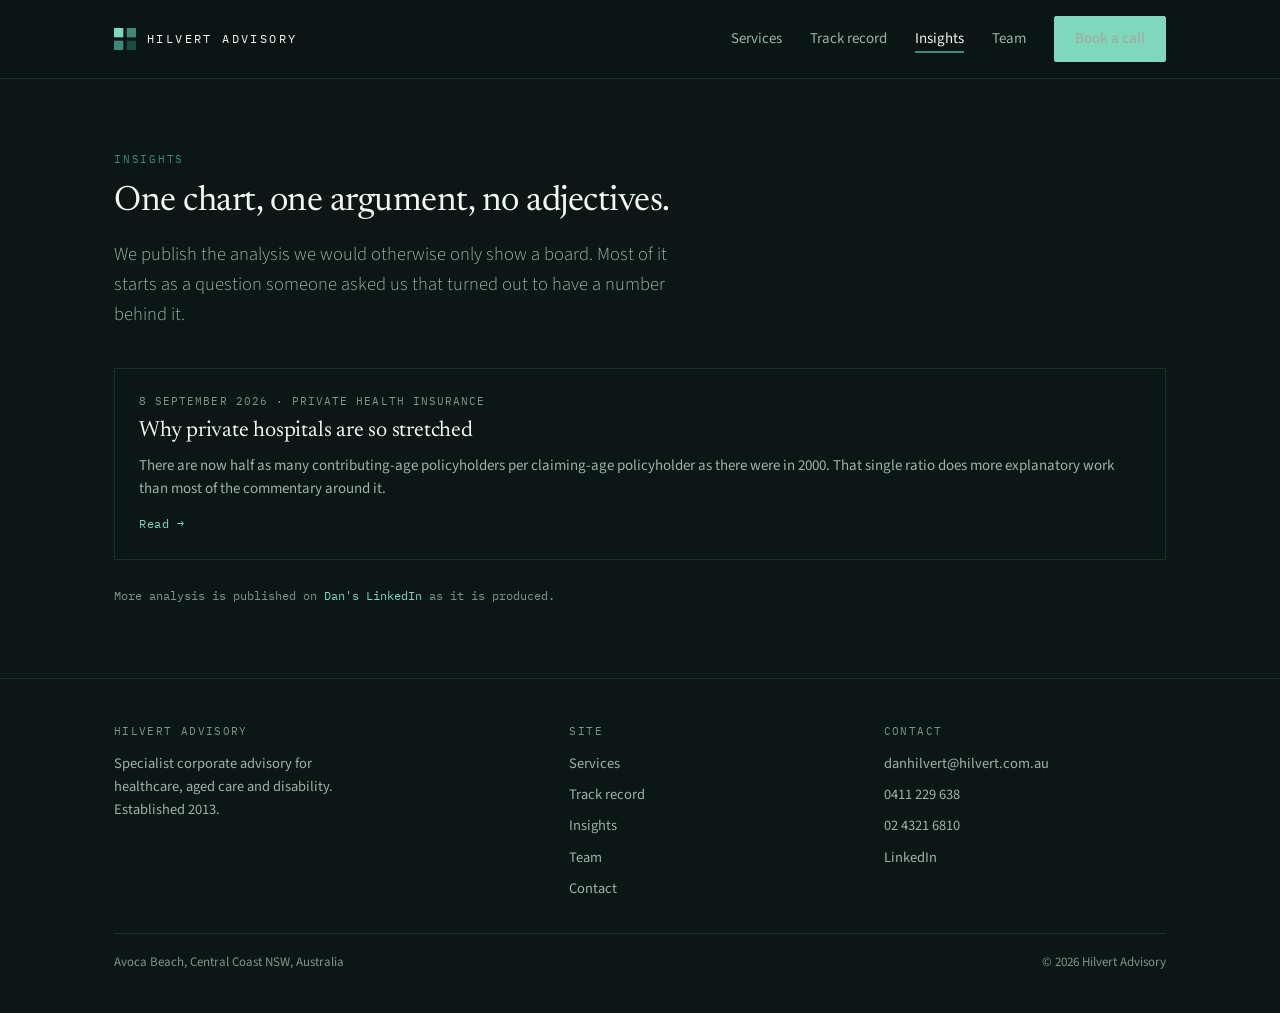
==== insights/index.html @ cb490463 "Rebuild hilvert.com.au as a static site Replaces the 2017-era Umbraco site. Seven pages, no build st" ====
<!DOCTYPE html>
<html lang="en-AU">
<head>
<meta charset="utf-8">
<meta name="viewport" content="width=device-width, initial-scale=1">
<title>Insights — Hilvert Advisory</title>
<meta name="description" content="Analysis of Australian healthcare economics: private health insurance, aged care, disability funding and the numbers underneath them.">
<link rel="canonical" href="https://www.hilvert.com.au/insights/">
<meta property="og:type" content="website">
<meta property="og:site_name" content="Hilvert Advisory">
<meta property="og:url" content="https://www.hilvert.com.au/insights/">
<meta property="og:title" content="Insights — Hilvert Advisory">
<meta property="og:description" content="Analysis of Australian healthcare economics: private health insurance, aged care, disability funding and the numbers underneath them.">
<meta property="og:image" content="https://www.hilvert.com.au/assets/og.png">
<meta property="og:image:width" content="1200">
<meta property="og:image:height" content="630">
<meta name="twitter:card" content="summary_large_image">
<link rel="icon" href="/assets/favicon.svg" type="image/svg+xml">
<link rel="preconnect" href="https://fonts.gstatic.com" crossorigin>
<link rel="stylesheet" href="https://fonts.googleapis.com/css2?family=Newsreader:opsz,wght@6..72,300;6..72,400;6..72,500&family=Source+Sans+3:wght@300;400;600;700&family=IBM+Plex+Mono:wght@400;500&display=swap">
<link rel="stylesheet" href="/assets/site.css">
</head>
<body>
<a class="skip" href="#main">Skip to content</a>

<header class="site-head">
  <div class="wrap">
    <a class="brand" href="/">
      <svg width="22" height="22" viewBox="0 0 26 26" aria-hidden="true" focusable="false">
        <rect x="0" y="0" width="11" height="11" fill="#7FD7BC"></rect><rect x="15" y="0" width="11" height="11" fill="#3E8A78"></rect>
        <rect x="0" y="15" width="11" height="11" fill="#3E8A78"></rect><rect x="15" y="15" width="11" height="11" fill="#1D4B41"></rect>
      </svg>
      Hilvert Advisory
    </a>
    <button class="navtoggle" aria-expanded="false" aria-controls="nav">Menu</button>
    <nav class="nav" id="nav" aria-label="Main">
      <a href="/services.html">Services</a>
      <a href="/track-record.html">Track record</a>
      <a href="/insights/" aria-current="page">Insights</a>
      <a href="/team.html">Team</a>
      <a class="btn" href="/contact.html">Book a call</a>
    </nav>
  </div>
</header>

<main id="main">

<section class="section"><div class="wrap">
  <p class="tag">Insights</p>
  <h2>One chart, one argument, no adjectives.</h2>
  <p class="lead">We publish the analysis we would otherwise only show a board. Most of it starts as a question someone asked us that turned out to have a number behind it.</p>
  <div class="posts" style="margin-top:38px"><article>
  <p class="meta">8 September 2026 · Private health insurance</p>
  <h3><a href="/insights/private-health-insurance-age-ratio/">Why private hospitals are so stretched</a></h3>
  <p>There are now half as many contributing-age policyholders per claiming-age policyholder as there were in 2000. That single ratio does more explanatory work than most of the commentary around it.</p>
  <p class="more"><a href="/insights/private-health-insurance-age-ratio/">Read →</a></p>
</article></div>
  <p class="count" style="margin-top:26px">More analysis is published on <a href="https://www.linkedin.com/in/danhilvert/" rel="noopener">Dan's LinkedIn</a> as it is produced.</p>
</div></section>
</main>

<footer class="site-foot">
  <div class="wrap">
    <div class="cols">
      <div>
        <h4>Hilvert Advisory</h4>
        <p style="color:var(--text-2);max-width:34ch;margin:0">Specialist corporate advisory for healthcare, aged care and disability. Established 2013.</p>
      </div>
      <div>
        <h4>Site</h4>
        <ul>
          <li><a href="/services.html">Services</a></li>
          <li><a href="/track-record.html">Track record</a></li>
          <li><a href="/insights/">Insights</a></li>
          <li><a href="/team.html">Team</a></li>
          <li><a href="/contact.html">Contact</a></li>
        </ul>
      </div>
      <div>
        <h4>Contact</h4>
        <ul>
          <li><a href="mailto:danhilvert@hilvert.com.au">danhilvert@hilvert.com.au</a></li>
          <li><a href="tel:+61411229638">0411 229 638</a></li>
          <li><a href="tel:+61243216810">02 4321 6810</a></li>
          <li><a href="https://www.linkedin.com/in/danhilvert/" rel="noopener">LinkedIn</a></li>
        </ul>
      </div>
    </div>
    <div class="fine">
      <span>Avoca Beach, Central Coast NSW, Australia</span>
      <span>© 2026 Hilvert Advisory</span>
    </div>
  </div>
</footer>

<script src="/assets/site.js" defer></script>
</body>
</html>
---- assets/site.css ----
/* Hilvert Advisory — Direction A, "The Analyst's Ledger"
   Single committed visual world: dark, quantitative, editorial. */

:root{
  --bg:#0B1714;
  --bg-2:#101F1B;
  --bg-3:#162923;
  --line:#1D2E29;
  --line-2:#2A423B;
  --text:#DDE7E2;
  --text-2:#9DB2AA;
  --text-3:#7E948C;
  --head:#F2F7F5;
  --accent:#7FD7BC;
  --accent-2:#3E8A78;
  --accent-deep:#1D4B41;
  --warn:#E0B25C;
  --serif:Newsreader,Georgia,"Times New Roman",serif;
  --sans:"Source Sans 3","Source Sans Pro",-apple-system,BlinkMacSystemFont,"Segoe UI",Helvetica,Arial,sans-serif;
  --mono:"IBM Plex Mono",ui-monospace,SFMono-Regular,Menlo,Consolas,monospace;
  --pad:clamp(20px,5vw,64px);
  --maxw:1180px;
  color-scheme:dark;
}

*,*::before,*::after{box-sizing:border-box}
html{-webkit-text-size-adjust:100%}
body{
  margin:0;background:var(--bg);color:var(--text);
  font-family:var(--sans);font-size:17px;line-height:1.62;
  -webkit-font-smoothing:antialiased;text-rendering:optimizeLegibility;
}
img{max-width:100%;height:auto;display:block}
a{color:var(--accent);text-decoration:none}
a:hover{text-decoration:underline;text-underline-offset:3px}
a:focus-visible,button:focus-visible,input:focus-visible,textarea:focus-visible,select:focus-visible{
  outline:2px solid var(--accent);outline-offset:3px;border-radius:2px}
h1,h2,h3,h4{color:var(--head);text-wrap:balance}
p{margin:0 0 1.05em}
hr{border:0;border-top:1px solid var(--line);margin:0}

.wrap{max-width:var(--maxw);margin:0 auto;padding-left:var(--pad);padding-right:var(--pad)}
.prose{max-width:68ch}
.mono{font-family:var(--mono)}
.tag{font-family:var(--mono);font-size:10.5px;letter-spacing:.17em;text-transform:uppercase;color:var(--accent-2)}
.tag--light{color:var(--text-3)}
.skip{position:absolute;left:-9999px;top:0;background:var(--accent);color:#062018;padding:10px 16px;z-index:99}
.skip:focus{left:8px;top:8px}

/* ---------- header ---------- */
.site-head{position:sticky;top:0;z-index:50;background:rgba(11,23,20,.92);
  backdrop-filter:saturate(140%) blur(8px);border-bottom:1px solid var(--line)}
.site-head .wrap{display:flex;align-items:center;justify-content:space-between;gap:20px;
  padding-top:16px;padding-bottom:16px}
.brand{display:flex;align-items:center;gap:11px;font-family:var(--mono);font-size:12px;
  letter-spacing:.2em;text-transform:uppercase;color:var(--head)}
.brand:hover{text-decoration:none;color:var(--accent)}
.brand svg{flex:none}
.nav{display:flex;align-items:center;gap:28px}
.nav a{color:var(--text-2);font-size:15px}
.nav a:hover,.nav a[aria-current="page"]{color:var(--head);text-decoration:none}
.nav a[aria-current="page"]{box-shadow:0 2px 0 var(--accent-2)}
.btn{display:inline-block;background:var(--accent);color:#062018;font-weight:600;font-size:14.5px;
  padding:10px 20px;border-radius:2px;border:1px solid var(--accent)}
.btn:hover{background:#96e2ca;text-decoration:none}
.btn--ghost{background:transparent;color:var(--accent);border-color:var(--accent-deep)}
.btn--ghost:hover{background:rgba(127,215,188,.08);color:var(--accent)}
.navtoggle{display:none;background:none;border:1px solid var(--line-2);color:var(--text);
  font-family:var(--mono);font-size:11px;letter-spacing:.1em;text-transform:uppercase;padding:8px 12px;
  border-radius:2px;cursor:pointer}

@media (max-width:900px){
  .navtoggle{display:block}
  .nav{position:absolute;left:0;right:0;top:100%;flex-direction:column;align-items:stretch;gap:0;
    background:var(--bg-2);border-bottom:1px solid var(--line);padding:6px 0}
  .nav[hidden]{display:none}
  .nav a{padding:13px var(--pad);border-top:1px solid var(--line)}
  .nav .btn{margin:12px var(--pad);text-align:center}
}

/* ---------- hero ---------- */
.hero{padding:clamp(44px,7vw,76px) 0 clamp(36px,5vw,54px)}
.hero .grid{display:grid;grid-template-columns:1.02fr .98fr;gap:clamp(28px,5vw,52px);align-items:center}
.hero h1{font-family:var(--serif);font-weight:300;font-size:clamp(33px,5.2vw,46px);line-height:1.08;
  letter-spacing:-.018em;margin:16px 0 18px;max-width:16ch}
.hero h1 em{font-style:normal;color:var(--accent)}
.hero .lede{font-size:17.5px;line-height:1.62;color:var(--text-2);max-width:46ch;margin:0 0 26px;font-weight:300}
.hero .cta-row{display:flex;flex-wrap:wrap;gap:14px;align-items:center}
@media (max-width:860px){.hero .grid{grid-template-columns:1fr}}

/* ---------- chart card ---------- */
.card{background:var(--bg-2);border:1px solid var(--line);border-radius:3px;padding:22px 24px 16px}
.card h3{font-size:14.5px;font-weight:600;margin:0 0 3px;color:var(--text)}
.card .sub{font-family:var(--mono);font-size:10.5px;color:var(--text-3);letter-spacing:.07em;
  text-transform:uppercase;margin:0 0 16px}
.card figcaption{font-size:13px;color:var(--text-3);margin-top:12px;line-height:1.5}
figure{margin:0}

/* ---------- service strip ---------- */
.strip{display:grid;grid-template-columns:repeat(5,1fr);border-top:1px solid var(--line);
  border-bottom:1px solid var(--line)}
.strip > *{padding:22px 22px 24px;border-right:1px solid var(--line);color:inherit}
.strip > *:last-child{border-right:0}
.strip a:hover{background:var(--bg-2);text-decoration:none}
.strip .n{font-family:var(--mono);font-size:11px;color:var(--accent-2);margin-bottom:8px}
.strip .t{font-size:15.5px;color:var(--head);line-height:1.32;font-weight:600}
.strip p{margin:6px 0 0;font-size:13.5px;color:var(--text-3);line-height:1.5}
@media (max-width:980px){.strip{grid-template-columns:repeat(2,1fr)}
  .strip > *{border-bottom:1px solid var(--line)}
  .strip > *:nth-child(2n){border-right:0}}
@media (max-width:560px){.strip{grid-template-columns:1fr}.strip > *{border-right:0}}

/* ---------- generic section ---------- */
.section{padding:clamp(44px,6vw,72px) 0}
.section--rule{border-top:1px solid var(--line)}
.section > .wrap > .tag{display:block;margin-bottom:14px}
.section h2{font-family:var(--serif);font-weight:400;font-size:clamp(26px,3.6vw,35px);line-height:1.14;
  letter-spacing:-.014em;margin:0 0 18px}
.section h3{font-family:var(--sans);font-weight:600;font-size:17px;margin:32px 0 8px}
.lead{font-size:18.5px;color:var(--text-2);font-weight:300;max-width:62ch}

/* ---------- deal grid ---------- */
.deals{display:grid;grid-template-columns:repeat(3,1fr);gap:1px;background:var(--line);
  border:1px solid var(--line)}
.deals > div{background:var(--bg);padding:18px 20px 20px}
.deals b{display:block;font-size:15.5px;color:var(--head);font-weight:600;margin-bottom:2px}
.deals span{font-size:13.5px;color:var(--text-2);line-height:1.5}
@media (max-width:820px){.deals{grid-template-columns:1fr}}

/* ---------- stat row ---------- */
.stats{display:grid;grid-template-columns:repeat(auto-fit,minmax(150px,1fr));gap:1px;
  background:var(--line);border:1px solid var(--line)}
.stats > div{background:var(--bg);padding:20px 22px 22px}
.stats b{display:block;font-family:var(--mono);font-size:28px;font-weight:500;letter-spacing:-.02em;
  color:var(--head);font-variant-numeric:tabular-nums;line-height:1}
.stats span{display:block;font-size:13.5px;color:var(--text-2);margin-top:7px;line-height:1.4}

/* ---------- track record table ---------- */
.filters{display:flex;flex-wrap:wrap;gap:8px;margin:0 0 20px}
.filters button{font-family:var(--mono);font-size:10.5px;letter-spacing:.08em;text-transform:uppercase;
  background:transparent;border:1px solid var(--line-2);color:var(--text-2);padding:6px 11px;
  border-radius:2px;cursor:pointer}
.filters button:hover{border-color:var(--accent-deep);color:var(--text)}
.filters button[aria-pressed="true"]{background:var(--accent);border-color:var(--accent);color:#062018;font-weight:500}
.scroller{overflow-x:auto;border:1px solid var(--line)}
table.record{border-collapse:collapse;width:100%;min-width:680px;font-size:15px}
table.record th{font-family:var(--mono);font-size:10px;letter-spacing:.11em;text-transform:uppercase;
  color:var(--text-3);font-weight:400;text-align:left;padding:11px 18px;background:var(--bg-2);
  border-bottom:1px solid var(--line-2)}
table.record td{padding:12px 18px;border-bottom:1px solid var(--line);vertical-align:top}
table.record tr:last-child td{border-bottom:0}
table.record td:first-child{color:var(--head);font-weight:600;white-space:nowrap}
table.record .sec{font-family:var(--mono);font-size:11px;color:var(--text-3);text-transform:uppercase;
  letter-spacing:.05em;white-space:nowrap}
table.record .out{color:var(--accent)}
.count{font-family:var(--mono);font-size:12px;color:var(--text-3);margin:14px 0 0}

/* ---------- insight cards ---------- */
.posts{display:grid;grid-template-columns:repeat(auto-fit,minmax(280px,1fr));gap:1px;
  background:var(--line);border:1px solid var(--line)}
.posts article{background:var(--bg);padding:24px 24px 26px;display:flex;flex-direction:column;gap:9px}
.posts .meta{font-family:var(--mono);font-size:10.5px;letter-spacing:.1em;text-transform:uppercase;color:var(--text-3)}
.posts h3{font-family:var(--serif);font-weight:400;font-size:22px;line-height:1.2;margin:0;letter-spacing:-.01em}
.posts h3 a{color:var(--head)}
.posts h3 a:hover{color:var(--accent);text-decoration:none}
.posts p{margin:0;font-size:15px;color:var(--text-2);line-height:1.55}
.posts .more{margin-top:auto;padding-top:6px;font-family:var(--mono);font-size:11.5px;letter-spacing:.06em}

/* ---------- article ---------- */
.article{padding:clamp(40px,6vw,64px) 0 20px}
.article h1{font-family:var(--serif);font-weight:300;font-size:clamp(31px,4.8vw,44px);line-height:1.1;
  letter-spacing:-.018em;margin:14px 0 18px;max-width:20ch}
.article .byline{font-family:var(--mono);font-size:12px;color:var(--text-3);display:flex;flex-wrap:wrap;gap:6px 20px}
.article .body{max-width:68ch;font-size:18px}
.article .body h2{font-family:var(--serif);font-weight:400;font-size:27px;margin:38px 0 12px;letter-spacing:-.01em}
.article .body ul{padding-left:1.15em;color:var(--text-2)}
.article .body li{margin-bottom:.5em}
.article .body strong{color:var(--head)}
.pullquote{border-left:2px solid var(--accent-deep);padding:4px 0 4px 22px;margin:30px 0;
  font-family:var(--serif);font-size:23px;line-height:1.35;color:var(--head);font-weight:300}

/* ---------- people ---------- */
.people{display:grid;grid-template-columns:repeat(auto-fit,minmax(250px,1fr));gap:28px 32px}
.person{border-top:2px solid var(--accent-deep);padding-top:14px}
.person b{display:block;font-size:17px;color:var(--head);font-weight:600}
.person .role{font-family:var(--mono);font-size:11px;letter-spacing:.08em;text-transform:uppercase;
  color:var(--text-3);margin:3px 0 9px}
.person p{margin:0;font-size:15px;color:var(--text-2);line-height:1.55}

/* ---------- checklist ---------- */
.checks{list-style:none;padding:0;margin:0;display:grid;grid-template-columns:repeat(2,1fr);gap:0 32px}
.checks li{position:relative;padding:11px 0 11px 26px;border-bottom:1px solid var(--line);
  color:var(--text-2);font-size:15.5px;line-height:1.5}
.checks li::before{content:"";position:absolute;left:0;top:19px;width:9px;height:9px;
  background:var(--accent-2);border-radius:1px}
@media (max-width:760px){.checks{grid-template-columns:1fr}}

/* ---------- contact ---------- */
.contact-grid{display:grid;grid-template-columns:1fr 1fr;gap:clamp(28px,5vw,56px);align-items:start}
@media (max-width:820px){.contact-grid{grid-template-columns:1fr}}
form.enquiry{display:flex;flex-direction:column;gap:16px}
form.enquiry label{display:flex;flex-direction:column;gap:6px;font-size:14px;color:var(--text-2)}
form.enquiry .req{color:var(--accent-2)}
form.enquiry input,form.enquiry textarea,form.enquiry select{
  background:var(--bg-2);border:1px solid var(--line-2);color:var(--text);font:inherit;font-size:16px;
  padding:11px 13px;border-radius:2px;width:100%}
form.enquiry textarea{min-height:130px;resize:vertical}
form.enquiry .hp{position:absolute;left:-9999px}
.dl{display:grid;grid-template-columns:auto 1fr;gap:10px 20px;font-size:16px;margin:0}
.dl dt{font-family:var(--mono);font-size:10.5px;letter-spacing:.1em;text-transform:uppercase;
  color:var(--text-3);padding-top:5px}
.dl dd{margin:0;color:var(--text)}

/* ---------- CTA band ---------- */
.band{background:var(--bg-2);border-top:1px solid var(--line);border-bottom:1px solid var(--line)}
.band .wrap{padding-top:clamp(38px,5vw,56px);padding-bottom:clamp(38px,5vw,56px);
  display:flex;flex-wrap:wrap;gap:26px;align-items:center;justify-content:space-between}
.band h2{font-family:var(--serif);font-weight:300;font-size:clamp(24px,3.4vw,32px);margin:0;max-width:22ch;
  line-height:1.16}

/* ---------- footer ---------- */
.site-foot{border-top:1px solid var(--line);padding:44px 0 40px;font-size:14.5px;color:var(--text-3)}
.site-foot .cols{display:grid;grid-template-columns:1.5fr 1fr 1fr;gap:32px;margin-bottom:32px}
.site-foot h4{font-family:var(--mono);font-size:10.5px;letter-spacing:.13em;text-transform:uppercase;
  color:var(--text-3);font-weight:400;margin:0 0 12px}
.site-foot ul{list-style:none;margin:0;padding:0;display:flex;flex-direction:column;gap:8px}
.site-foot a{color:var(--text-2)}
.site-foot a:hover{color:var(--accent)}
.site-foot .fine{border-top:1px solid var(--line);padding-top:18px;display:flex;flex-wrap:wrap;
  gap:8px 24px;justify-content:space-between;font-size:13px}
@media (max-width:760px){.site-foot .cols{grid-template-columns:1fr;gap:26px}}

@media (prefers-reduced-motion:reduce){
  *{animation-duration:.01ms!important;animation-iteration-count:1!important;transition-duration:.01ms!important;
    scroll-behavior:auto!important}
}
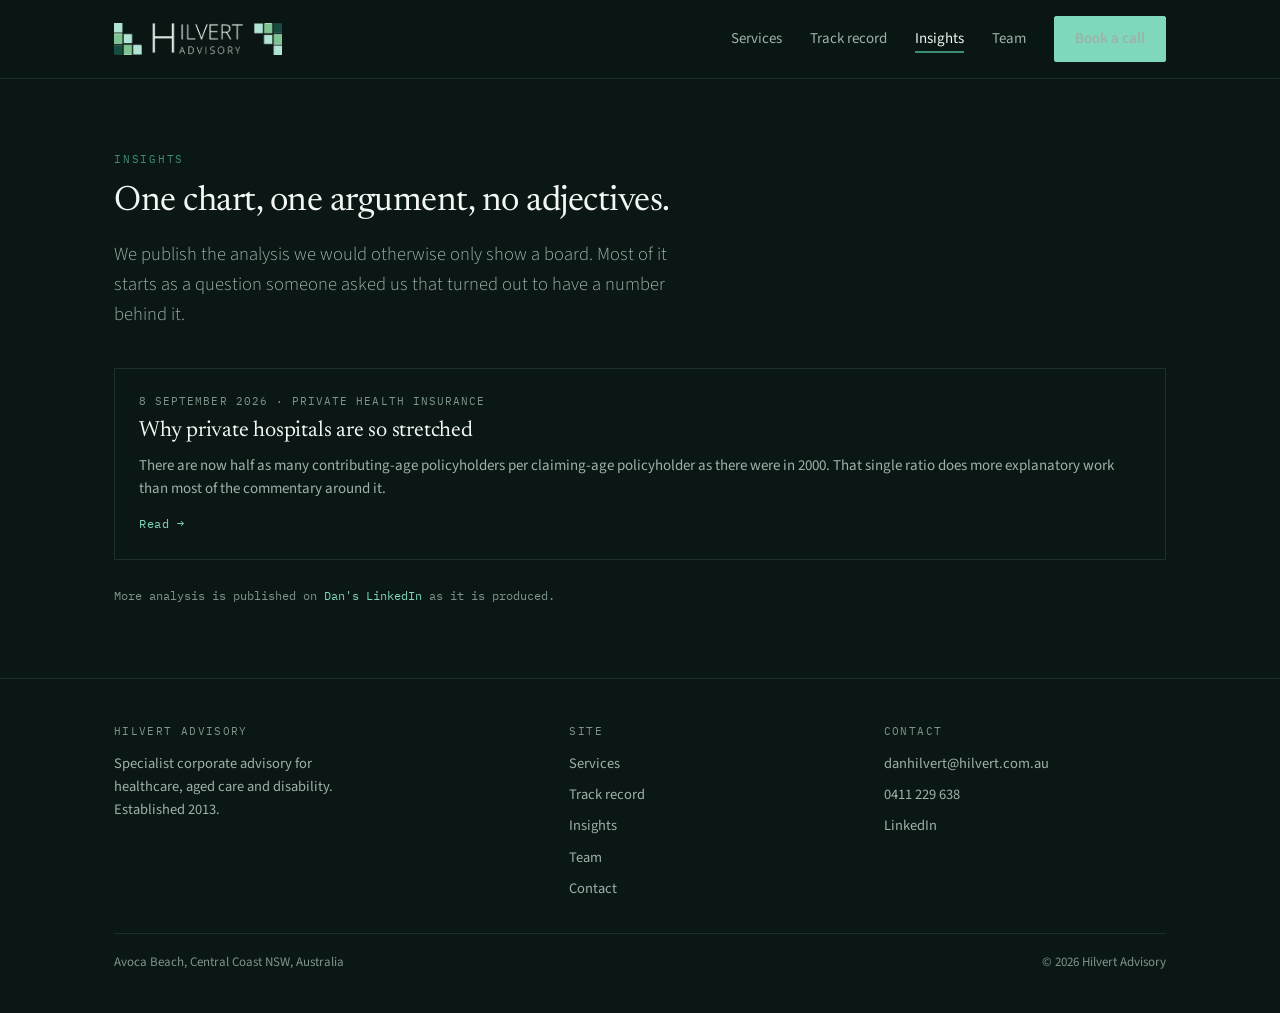
==== commit 1fcaa24b: "Remove the office landline 02 4321 6810 is gone from the contact page details list and from the foot" ====
--- a/insights/index.html
+++ b/insights/index.html
@@ -25,12 +25,9 @@
 
 <header class="site-head">
   <div class="wrap">
-    <a class="brand" href="/">
-      <svg width="22" height="22" viewBox="0 0 26 26" aria-hidden="true" focusable="false">
-        <rect x="0" y="0" width="11" height="11" fill="#7FD7BC"></rect><rect x="15" y="0" width="11" height="11" fill="#3E8A78"></rect>
-        <rect x="0" y="15" width="11" height="11" fill="#3E8A78"></rect><rect x="15" y="15" width="11" height="11" fill="#1D4B41"></rect>
-      </svg>
-      Hilvert Advisory
+    <a class="brand" href="/" aria-label="Hilvert Advisory — home">
+      <img src="/assets/images/hilvert-logo-light.png" alt="Hilvert Advisory"
+           width="383" height="73" fetchpriority="high">
     </a>
     <button class="navtoggle" aria-expanded="false" aria-controls="nav">Menu</button>
     <nav class="nav" id="nav" aria-label="Main">
@@ -81,7 +78,6 @@
         <ul>
           <li><a href="mailto:danhilvert@hilvert.com.au">danhilvert@hilvert.com.au</a></li>
           <li><a href="tel:+61411229638">0411 229 638</a></li>
-          <li><a href="tel:+61243216810">02 4321 6810</a></li>
           <li><a href="https://www.linkedin.com/in/danhilvert/" rel="noopener">LinkedIn</a></li>
         </ul>
       </div>
--- a/assets/site.css
+++ b/assets/site.css
@@ -52,10 +52,9 @@
   backdrop-filter:saturate(140%) blur(8px);border-bottom:1px solid var(--line)}
 .site-head .wrap{display:flex;align-items:center;justify-content:space-between;gap:20px;
   padding-top:16px;padding-bottom:16px}
-.brand{display:flex;align-items:center;gap:11px;font-family:var(--mono);font-size:12px;
-  letter-spacing:.2em;text-transform:uppercase;color:var(--head)}
-.brand:hover{text-decoration:none;color:var(--accent)}
-.brand svg{flex:none}
+.brand{display:flex;align-items:center;flex:none}
+.brand img{display:block;height:32px;width:auto}
+.brand:hover{text-decoration:none;opacity:.85}
 .nav{display:flex;align-items:center;gap:28px}
 .nav a{color:var(--text-2);font-size:15px}
 .nav a:hover,.nav a[aria-current="page"]{color:var(--head);text-decoration:none}
@@ -97,18 +96,31 @@
 figure{margin:0}
 
 /* ---------- service strip ---------- */
-.strip{display:grid;grid-template-columns:repeat(5,1fr);border-top:1px solid var(--line);
-  border-bottom:1px solid var(--line)}
-.strip > *{padding:22px 22px 24px;border-right:1px solid var(--line);color:inherit}
+.striprow{border-top:1px solid var(--line);border-bottom:1px solid var(--line)}
+.strip{display:grid;grid-template-columns:repeat(5,1fr);
+  max-width:var(--maxw);margin:0 auto;padding-left:var(--pad);padding-right:var(--pad)}
+.strip > *{padding:22px 20px 24px;border-right:1px solid var(--line);color:inherit;min-width:0}
+.strip > *:first-child{padding-left:0}
+.strip > *:last-child{padding-right:0}
 .strip > *:last-child{border-right:0}
 .strip a:hover{background:var(--bg-2);text-decoration:none}
-.strip .n{font-family:var(--mono);font-size:11px;color:var(--accent-2);margin-bottom:8px}
-.strip .t{font-size:15.5px;color:var(--head);line-height:1.32;font-weight:600}
+.strip .n{display:block;font-family:var(--mono);font-size:11px;color:var(--accent-2);
+  letter-spacing:.08em;margin-bottom:9px}
+.strip .t{display:block;font-size:15.5px;color:var(--head);line-height:1.28;font-weight:600;
+  text-wrap:balance}
 .strip p{margin:6px 0 0;font-size:13.5px;color:var(--text-3);line-height:1.5}
-@media (max-width:980px){.strip{grid-template-columns:repeat(2,1fr)}
-  .strip > *{border-bottom:1px solid var(--line)}
-  .strip > *:nth-child(2n){border-right:0}}
-@media (max-width:560px){.strip{grid-template-columns:1fr}.strip > *{border-right:0}}
+@media (max-width:980px){
+  .strip{grid-template-columns:repeat(2,1fr)}
+  .strip > *{border-bottom:1px solid var(--line);padding-left:20px;padding-right:20px}
+  .strip > *:first-child,.strip > *:last-child{padding-left:20px;padding-right:20px}
+  .strip > *:nth-child(2n){border-right:0}
+  .strip > *:nth-last-child(-n+1){border-bottom:0}
+}
+@media (max-width:560px){
+  .strip{grid-template-columns:1fr}
+  .strip > *{border-right:0;padding-left:0;padding-right:0}
+  .strip > *:first-child,.strip > *:last-child{padding-left:0;padding-right:0}
+}
 
 /* ---------- generic section ---------- */
 .section{padding:clamp(44px,6vw,72px) 0}
@@ -179,6 +191,25 @@
 .pullquote{border-left:2px solid var(--accent-deep);padding:4px 0 4px 22px;margin:30px 0;
   font-family:var(--serif);font-size:23px;line-height:1.35;color:var(--head);font-weight:300}
 
+/* ---------- testimonials ---------- */
+.quotes{display:grid;grid-template-columns:repeat(auto-fit,minmax(330px,1fr));gap:1px;
+  background:var(--line);border:1px solid var(--line)}
+.quotes--one{max-width:760px}
+.quotes figure{background:var(--bg);margin:0;padding:30px 30px 28px;display:flex;
+  flex-direction:column;gap:20px}
+.quotes blockquote{margin:0;font-family:var(--serif);font-weight:300;font-size:21px;
+  line-height:1.42;color:var(--head);letter-spacing:-.005em}
+.quotes blockquote::before{content:"";display:block;width:26px;height:2px;
+  background:var(--accent-2);margin-bottom:18px}
+.quotes figcaption{margin-top:auto;display:flex;flex-direction:column;gap:2px}
+.quotes .who{font-size:15.5px;color:var(--text);font-weight:600}
+.quotes .where{font-family:var(--mono);font-size:11px;letter-spacing:.09em;
+  text-transform:uppercase;color:var(--text-3)}
+@media (max-width:560px){
+  .quotes figure{padding:24px 22px}
+  .quotes blockquote{font-size:19px}
+}
+
 /* ---------- people ---------- */
 .people{display:grid;grid-template-columns:repeat(auto-fit,minmax(250px,1fr));gap:28px 32px}
 .person{border-top:2px solid var(--accent-deep);padding-top:14px}
@@ -234,3 +265,26 @@
   *{animation-duration:.01ms!important;animation-iteration-count:1!important;transition-duration:.01ms!important;
     scroll-behavior:auto!important}
 }
+
+/* ---------- small screens ---------- */
+@media (max-width:900px){
+  .brand img{height:27px}
+}
+@media (max-width:560px){
+  :root{--pad:20px}
+  body{font-size:16.5px}
+  .brand img{height:24px}
+  .hero{padding-top:34px}
+  .hero .cta-row{gap:10px}
+  .hero .cta-row .btn{flex:1 1 auto;text-align:center}
+  .card{padding:18px 16px 14px}
+  .band .wrap{flex-direction:column;align-items:flex-start;gap:20px}
+  .stats{grid-template-columns:repeat(2,1fr)}
+  .dl{grid-template-columns:1fr;gap:2px 0}
+  .dl dt{padding-top:12px}
+  .filters button{font-size:11px;padding:7px 10px}
+  table.record{font-size:14px}
+  table.record th,table.record td{padding:10px 14px}
+}
+/* Never let anything push the page sideways on a phone */
+html,body{overflow-x:hidden;max-width:100%}
